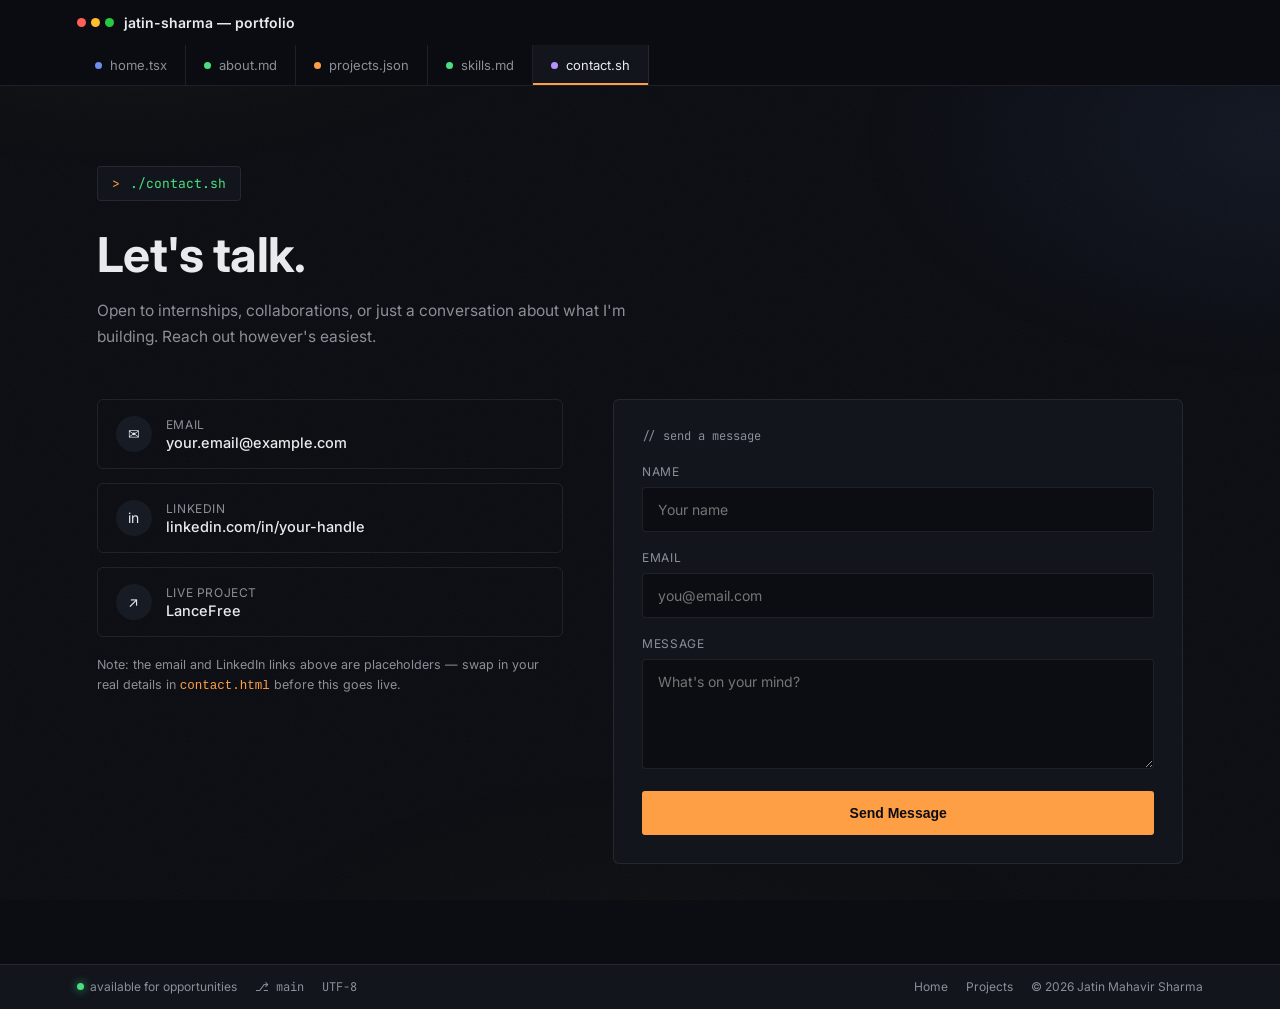
==== contact.html @ 01c1fce4 "Add files via upload" ====
<!DOCTYPE html>
<html lang="en">
<head>
<meta charset="UTF-8">
<meta name="viewport" content="width=device-width, initial-scale=1.0">
<title>Contact — Jatin Mahavir Sharma</title>
<link rel="preconnect" href="https://fonts.googleapis.com">
<link href="https://fonts.googleapis.com/css2?family=Inter:wght@400;500;600;700&family=JetBrains+Mono:wght@400;500;600&display=swap" rel="stylesheet">
<link rel="stylesheet" href="style.css">
<style>
  .contact-grid{display:grid; grid-template-columns:0.9fr 1.1fr; gap:50px; align-items:start;}
  @media (max-width:900px){ .contact-grid{grid-template-columns:1fr;} }
  .contact-link{
    display:flex; align-items:center; gap:14px; padding:16px 18px; border:1px solid var(--line);
    border-radius:6px; margin-bottom:14px; transition:border-color 0.2s ease, background 0.2s ease;
  }
  .contact-link:hover{border-color:var(--blue-dim); background:var(--panel-2);}
  .contact-link .c-icon{
    width:36px; height:36px; border-radius:50%; background:var(--panel-2); display:flex;
    align-items:center; justify-content:center; font-size:14px; flex-shrink:0;
  }
  .contact-link .c-label{font-size:12px; color:var(--muted); text-transform:uppercase; letter-spacing:0.05em;}
  .contact-link .c-value{font-size:14.5px; font-weight:500; margin-top:2px;}
  .form-field{margin-bottom:18px;}
  .form-field label{display:block; font-size:12px; color:var(--muted); margin-bottom:8px; text-transform:uppercase; letter-spacing:0.05em;}
  .form-field input, .form-field textarea{
    width:100%; background:var(--bg); border:1px solid var(--line); color:var(--text);
    padding:13px 15px; border-radius:4px; font-family:'Inter',sans-serif; font-size:14px; transition:border-color 0.2s ease;
  }
  .form-field input:focus, .form-field textarea:focus{outline:none; border-color:var(--accent);}
  .form-field textarea{resize:vertical; min-height:110px;}
</style>
</head>
<body>
<div class="bg-glow"></div>
<div class="grain"></div>

<header class="editor-bar">
  <div class="tab-row-top">
    <div class="brand">
      <div class="dot3"><span></span><span></span><span></span></div>
      jatin-sharma — portfolio
    </div>
    <button class="menu-btn" aria-label="Menu">☰</button>
  </div>
  <nav class="tabs">
    <a class="tab" href="index.html"><span class="ext-dot tsx"></span>home.tsx</a>
    <a class="tab" href="about.html"><span class="ext-dot md"></span>about.md</a>
    <a class="tab" href="projects.html"><span class="ext-dot json"></span>projects.json</a>
    <a class="tab" href="skills.html"><span class="ext-dot md"></span>skills.md</a>
    <a class="tab active" href="contact.html"><span class="ext-dot sh"></span>contact.sh</a>
  </nav>
</header>

<main>
  <section class="wrap">
    <div class="section-head reveal">
      <div class="prompt mono"><span class="caret">&gt;</span> ./contact.sh</div>
      <h1>Let's talk.</h1>
      <p>Open to internships, collaborations, or just a conversation about what I'm building. Reach out however's easiest.</p>
    </div>

    <div class="contact-grid reveal" style="padding-bottom:100px;">
      <div>
        <!-- ⚠️ Replace the placeholders below with your real email and LinkedIn URL before publishing -->
        <a href="mailto:your.email@example.com" class="contact-link">
          <div class="c-icon">✉</div>
          <div>
            <div class="c-label">Email</div>
            <div class="c-value">your.email@example.com</div>
          </div>
        </a>
        <a href="https://linkedin.com/in/your-linkedin-handle" target="_blank" rel="noopener" class="contact-link">
          <div class="c-icon">in</div>
          <div>
            <div class="c-label">LinkedIn</div>
            <div class="c-value">linkedin.com/in/your-handle</div>
          </div>
        </a>
        <a href="https://jatin-s106.github.io/lancehub/" target="_blank" rel="noopener" class="contact-link">
          <div class="c-icon">↗</div>
          <div>
            <div class="c-label">Live Project</div>
            <div class="c-value">LanceFree</div>
          </div>
        </a>
        <p style="font-size:12.5px; color:var(--muted); margin-top:18px; line-height:1.6;">
          Note: the email and LinkedIn links above are placeholders — swap in your real details in <code style="color:var(--accent);">contact.html</code> before this goes live.
        </p>
      </div>

      <div class="panel">
        <div class="mono" style="font-size:12px; color:var(--muted); margin-bottom:20px;">// send a message</div>
        <form id="contact-form">
          <div class="form-field">
            <label for="name">Name</label>
            <input id="name" type="text" placeholder="Your name" required>
          </div>
          <div class="form-field">
            <label for="email">Email</label>
            <input id="email" type="email" placeholder="you@email.com" required>
          </div>
          <div class="form-field">
            <label for="msg">Message</label>
            <textarea id="msg" placeholder="What's on your mind?"></textarea>
          </div>
          <button type="submit" class="btn-primary" style="border:none; cursor:pointer; width:100%;">Send Message</button>
        </form>
      </div>
    </div>
  </section>
</main>

<footer class="status-bar">
  <div class="status-left">
    <span><span class="live-dot"></span> available for opportunities</span>
    <span class="mono">⎇ main</span>
    <span class="mono">UTF-8</span>
  </div>
  <div class="status-right">
    <a href="index.html">Home</a>
    <a href="projects.html">Projects</a>
    <span>© 2026 Jatin Mahavir Sharma</span>
  </div>
</footer>

<script src="script.js"></script>
</body>
</html>
---- style.css ----
:root{
  --bg:#0B0D12;
  --panel:#12151C;
  --panel-2:#171B24;
  --accent:#FF9F45;
  --accent-dim: rgba(255,159,69,0.25);
  --blue:#6C8EEF;
  --blue-dim: rgba(108,142,239,0.25);
  --green:#4ADE80;
  --text:#E8EAED;
  --muted:#8A8F98;
  --line: rgba(232,234,237,0.09);
}
*{margin:0;padding:0;box-sizing:border-box;}
html{scroll-behavior:smooth;}
body{
  background:var(--bg);
  color:var(--text);
  font-family:'Inter',sans-serif;
  position:relative;
  overflow-x:hidden;
  min-height:100vh;
  display:flex;
  flex-direction:column;
}
::selection{background:var(--accent); color:var(--bg);}
a{color:inherit; text-decoration:none;}
.mono{font-family:'JetBrains Mono', monospace;}

.bg-glow{
  position:fixed; inset:0; z-index:0; pointer-events:none;
  background:
    radial-gradient(ellipse 60% 40% at 10% -5%, rgba(255,159,69,0.06), transparent 60%),
    radial-gradient(ellipse 55% 45% at 100% 15%, rgba(108,142,239,0.08), transparent 60%),
    radial-gradient(ellipse 60% 50% at 50% 115%, rgba(255,159,69,0.04), transparent 60%);
}
.grain{
  position:fixed; inset:0; z-index:0; pointer-events:none; opacity:0.035;
  background-image:url("data:image/svg+xml,%3Csvg xmlns='http://www.w3.org/2000/svg' width='140' height='140'%3E%3Cfilter id='n'%3E%3CfeTurbulence type='fractalNoise' baseFrequency='0.85' numOctaves='2' stitchTiles='stitch'/%3E%3C/filter%3E%3Crect width='100%25' height='100%25' filter='url(%23n)'/%3E%3C/svg%3E");
}

/* ---------- top editor tab bar ---------- */
header.editor-bar{
  position:sticky; top:0; z-index:50;
  background:rgba(11,13,18,0.92);
  backdrop-filter:blur(10px);
  border-bottom:1px solid var(--line);
}
.tab-row-top{
  display:flex; align-items:center; justify-content:space-between;
  padding:14px 6vw 0;
}
.brand{display:flex; align-items:center; gap:10px; font-size:14px; font-weight:600; padding-bottom:14px;}
.brand .dot3{display:flex; gap:5px;}
.brand .dot3 span{width:9px; height:9px; border-radius:50%;}
.brand .dot3 span:nth-child(1){background:#FF5F57;}
.brand .dot3 span:nth-child(2){background:#FEBC2E;}
.brand .dot3 span:nth-child(3){background:#28C840;}
.menu-btn{display:none; background:none; border:none; color:var(--text); font-size:20px; cursor:pointer; padding-bottom:14px;}

.tabs{
  display:flex; gap:0; padding:0 6vw; overflow-x:auto;
  scrollbar-width:none;
}
.tabs::-webkit-scrollbar{display:none;}
.tab{
  display:flex; align-items:center; gap:8px; padding:12px 18px;
  font-size:13px; color:var(--muted); border-right:1px solid var(--line);
  white-space:nowrap; position:relative; transition:color 0.2s ease, background 0.2s ease;
}
.tab:hover{color:var(--text); background:rgba(255,255,255,0.02);}
.tab.active{color:var(--text); background:var(--panel);}
.tab.active::after{
  content:''; position:absolute; left:0; right:0; bottom:0; height:2px; background:var(--accent);
}
.tab .ext-dot{width:7px; height:7px; border-radius:50%; flex-shrink:0;}
.tab .ext-dot.tsx{background:var(--blue);}
.tab .ext-dot.json{background:var(--accent);}
.tab .ext-dot.md{background:var(--green);}
.tab .ext-dot.sh{background:#B892FF;}

@media (max-width:820px){
  .tabs{display:none;}
  .tabs.open{
    display:flex; flex-direction:column; position:fixed; top:64px; left:0; right:0;
    background:var(--panel); z-index:60; border-bottom:1px solid var(--line); padding:8px 5vw;
  }
  .menu-btn{display:block;}
}

.wrap{padding:0 6vw; max-width:1240px; margin:0 auto; width:100%;}

/* ---------- prompt eyebrow (signature element) ---------- */
.prompt{
  display:inline-flex; align-items:center; gap:10px; margin-bottom:24px;
  font-size:13px; color:var(--green); background:var(--panel); border:1px solid var(--line);
  padding:8px 14px; border-radius:4px;
}
.prompt .caret{color:var(--accent);}

main{flex:1;}

/* ---------- generic buttons ---------- */
.btn-primary{
  background:var(--accent); color:var(--bg); padding:14px 28px; border-radius:3px;
  font-weight:600; font-size:14px; display:inline-block; transition:transform 0.2s ease, box-shadow 0.2s ease;
}
.btn-primary:hover{transform:translateY(-2px); box-shadow:0 12px 26px -10px var(--accent-dim);}
.btn-ghost{
  border:1px solid var(--line); padding:14px 28px; border-radius:3px; font-size:14px;
  transition:border-color 0.2s ease;
}
.btn-ghost:hover{border-color:var(--blue-dim);}

/* ---------- section heads ---------- */
.section-head{padding-top:80px; margin-bottom:48px;}
.section-head h1, .section-head h2{
  font-size:clamp(1.9rem,4.4vw,3rem); font-weight:700; letter-spacing:-0.01em; max-width:18ch;
}
.section-head p{color:var(--muted); max-width:56ch; font-size:15.5px; line-height:1.7; margin-top:14px;}

/* ---------- cards / panels shared ---------- */
.panel{
  background:var(--panel); border:1px solid var(--line); border-radius:6px; padding:28px;
}

/* ---------- footer status bar ---------- */
footer.status-bar{
  border-top:1px solid var(--line); background:var(--panel);
  padding:14px 6vw; display:flex; justify-content:space-between; align-items:center; flex-wrap:wrap; gap:12px;
  font-size:12px; color:var(--muted);
}
footer.status-bar .status-left{display:flex; align-items:center; gap:18px; flex-wrap:wrap;}
footer.status-bar .status-left span{display:flex; align-items:center; gap:6px;}
footer.status-bar .live-dot{width:7px; height:7px; border-radius:50%; background:var(--green); box-shadow:0 0 8px 1px rgba(74,222,128,0.5);}
footer.status-bar .status-right{display:flex; gap:18px;}
footer.status-bar .status-right a:hover{color:var(--accent);}

.reveal{opacity:0; transform:translateY(20px); transition:opacity 0.6s ease, transform 0.6s ease;}
.reveal.in{opacity:1; transform:translateY(0);}

@media (prefers-reduced-motion: reduce){
  *{transition:none !important; animation:none !important; scroll-behavior:auto !important;}
}
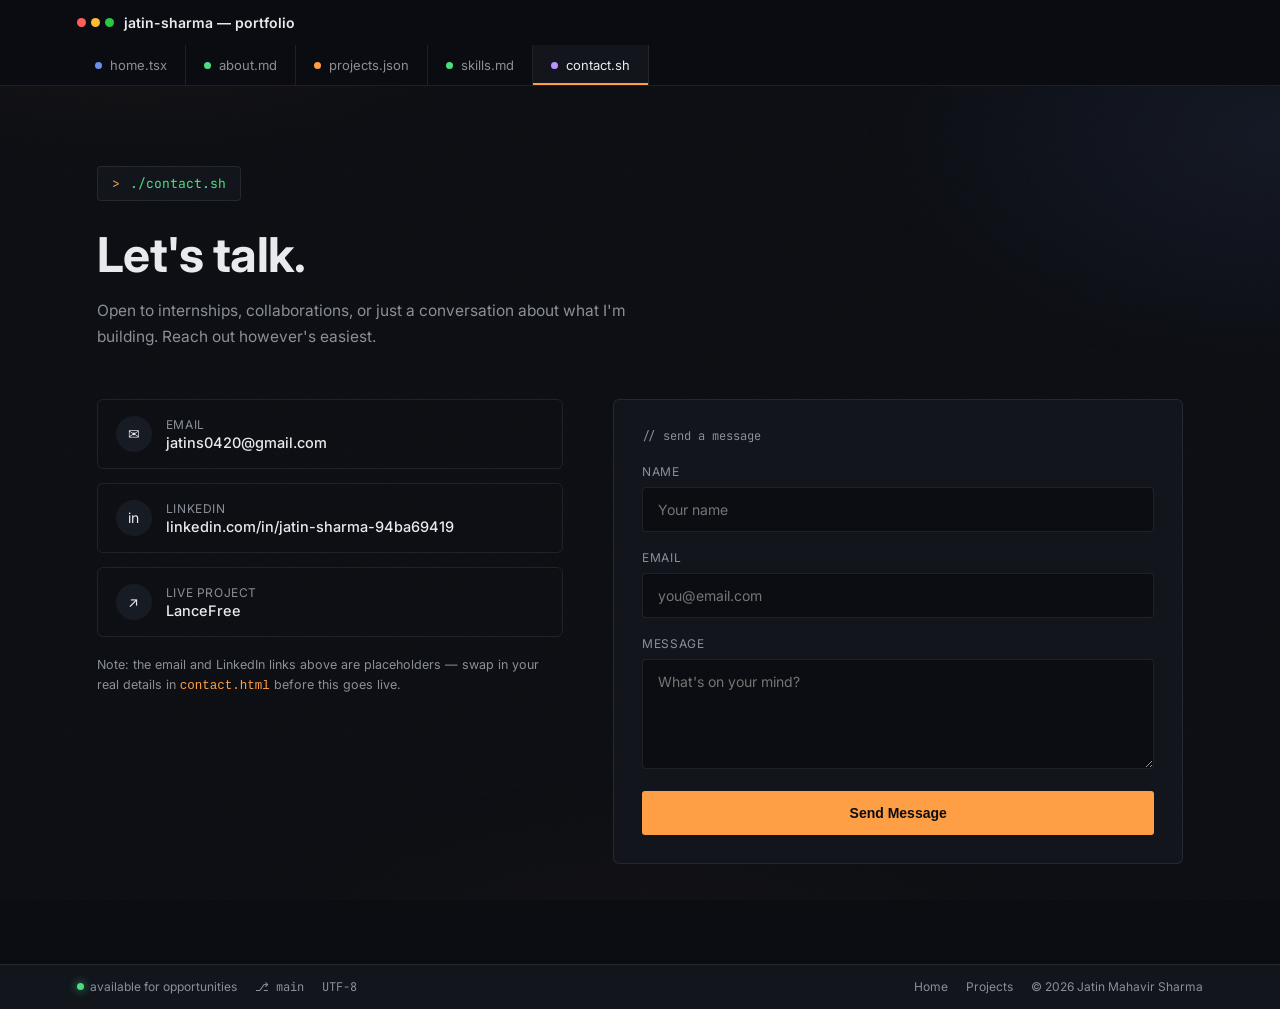
==== commit 9eb51e9c: "Update contact.html" ====
--- a/contact.html
+++ b/contact.html
@@ -67,14 +67,14 @@
           <div class="c-icon">✉</div>
           <div>
             <div class="c-label">Email</div>
-            <div class="c-value">your.email@example.com</div>
+            <div class="c-value">jatins0420@gmail.com</div>
           </div>
         </a>
         <a href="https://linkedin.com/in/your-linkedin-handle" target="_blank" rel="noopener" class="contact-link">
           <div class="c-icon">in</div>
           <div>
             <div class="c-label">LinkedIn</div>
-            <div class="c-value">linkedin.com/in/your-handle</div>
+            <div class="c-value">linkedin.com/in/jatin-sharma-94ba69419</div>
           </div>
         </a>
         <a href="https://jatin-s106.github.io/lancehub/" target="_blank" rel="noopener" class="contact-link">
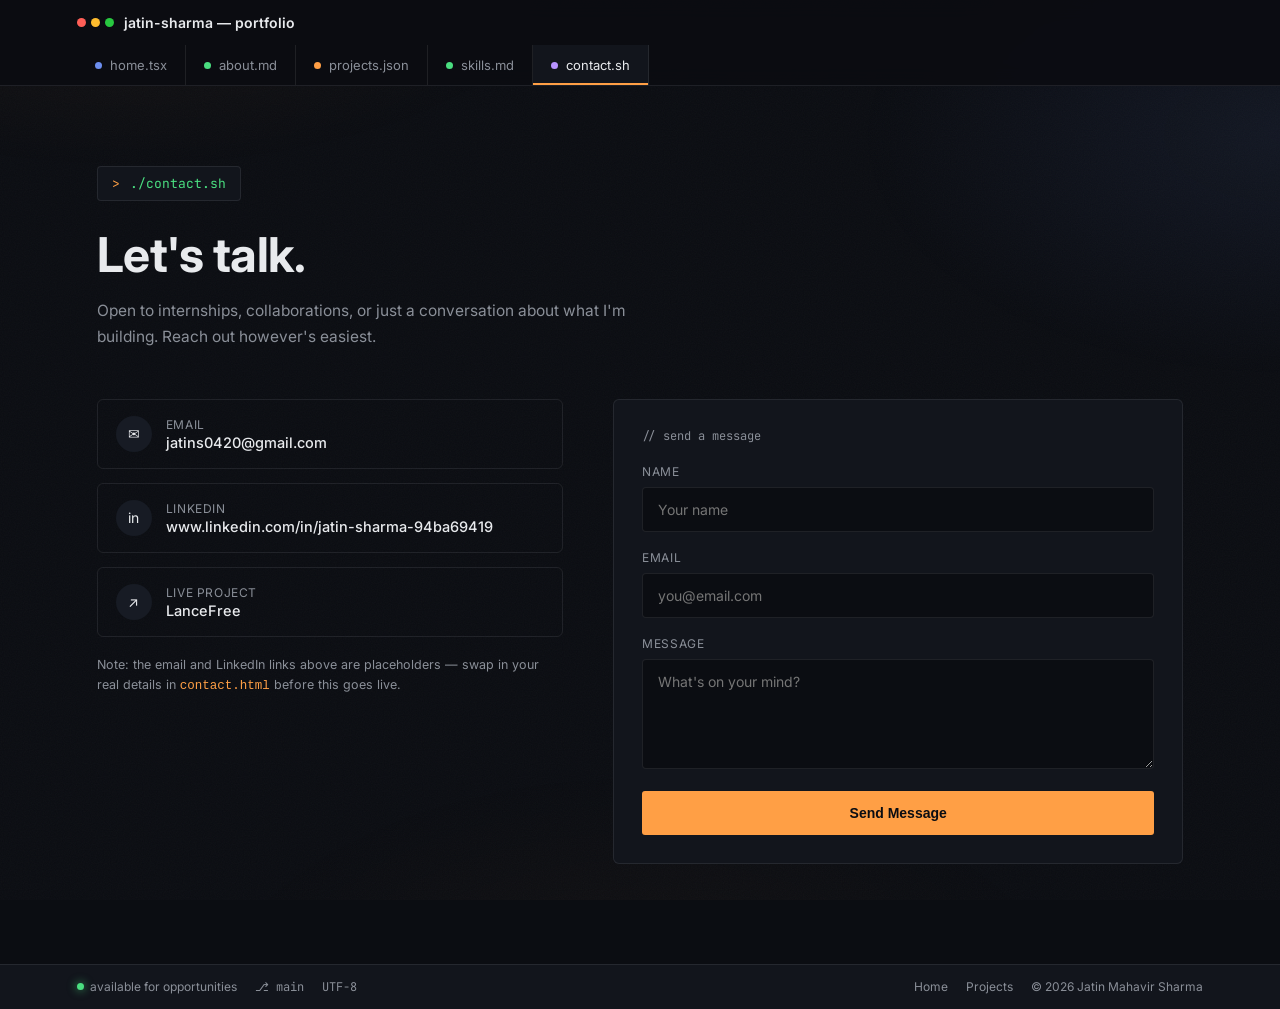
==== commit 6125e913: "Fix LinkedIn URL format in contact.html Updated LinkedIn URL to include 'www' prefix." ====
--- a/contact.html
+++ b/contact.html
@@ -74,7 +74,7 @@
           <div class="c-icon">in</div>
           <div>
             <div class="c-label">LinkedIn</div>
-            <div class="c-value">linkedin.com/in/jatin-sharma-94ba69419</div>
+            <div class="c-value">www.linkedin.com/in/jatin-sharma-94ba69419</div>
           </div>
         </a>
         <a href="https://jatin-s106.github.io/lancehub/" target="_blank" rel="noopener" class="contact-link">
